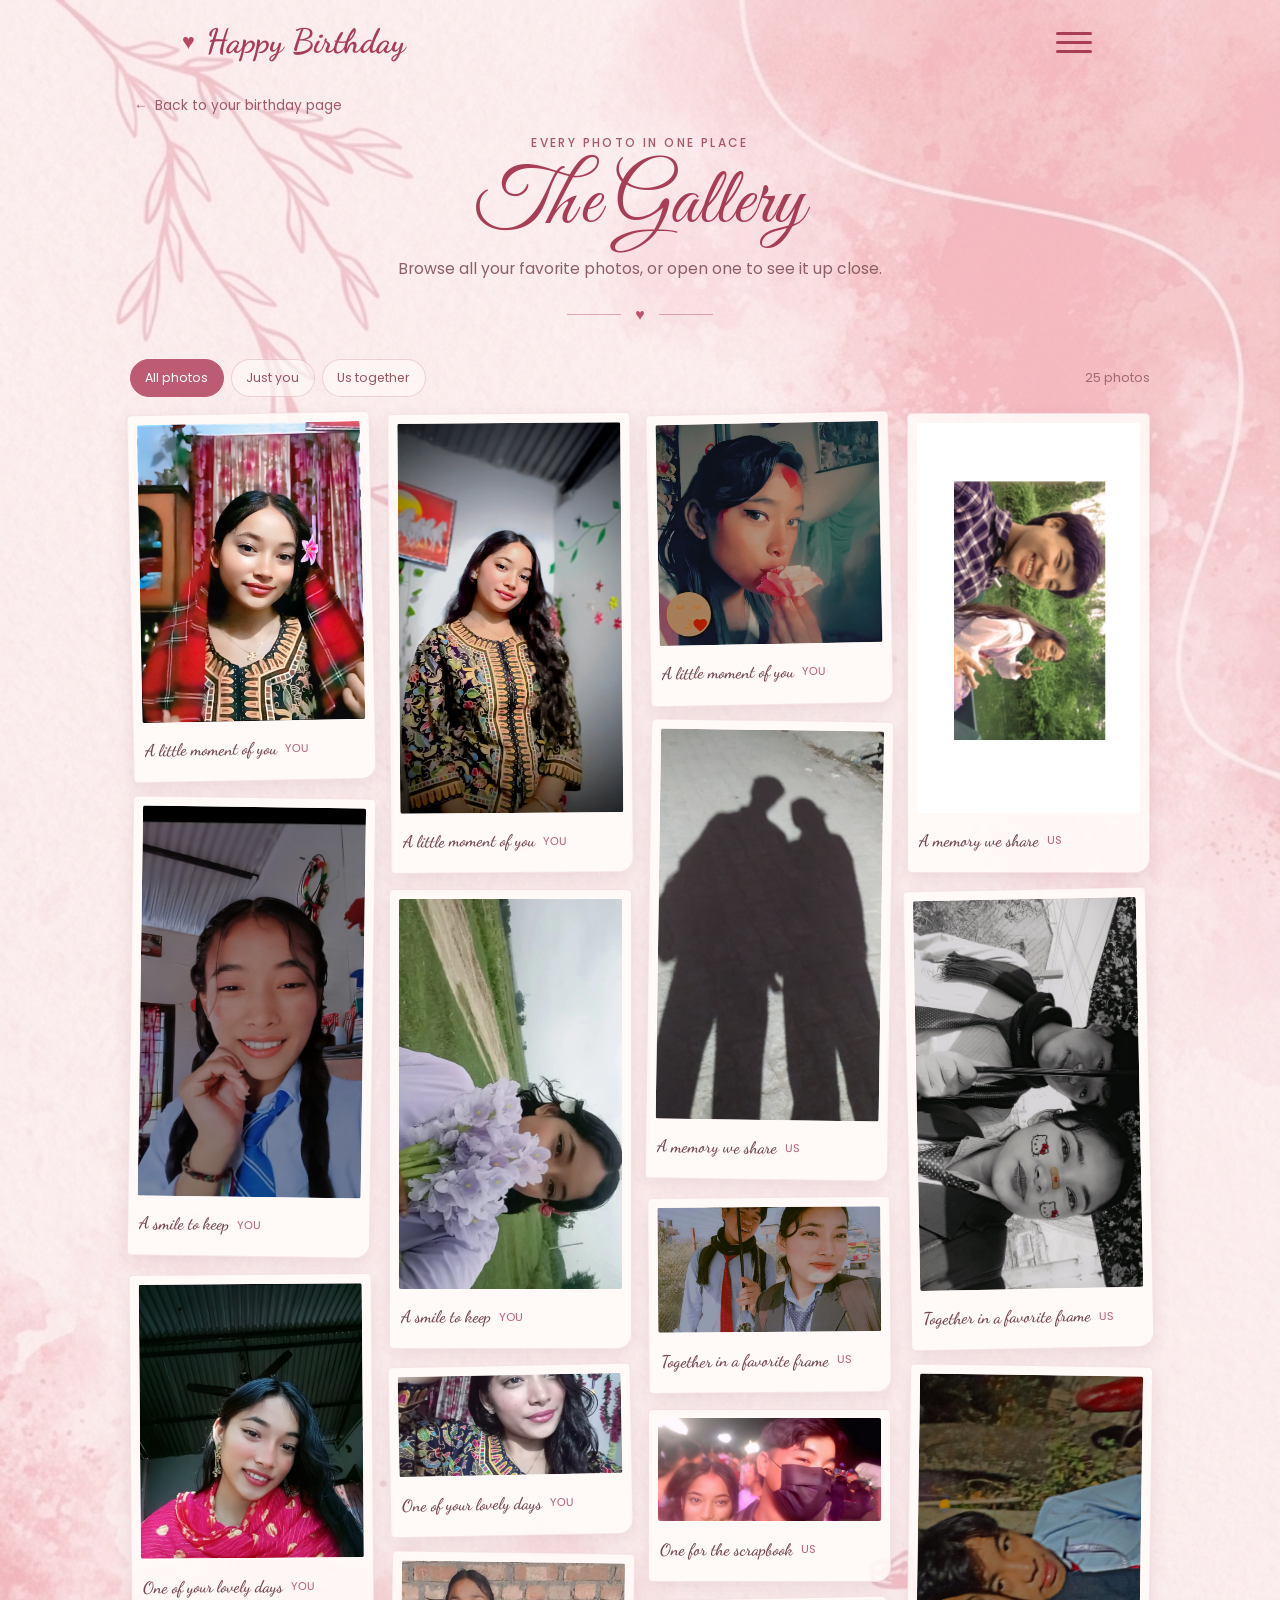
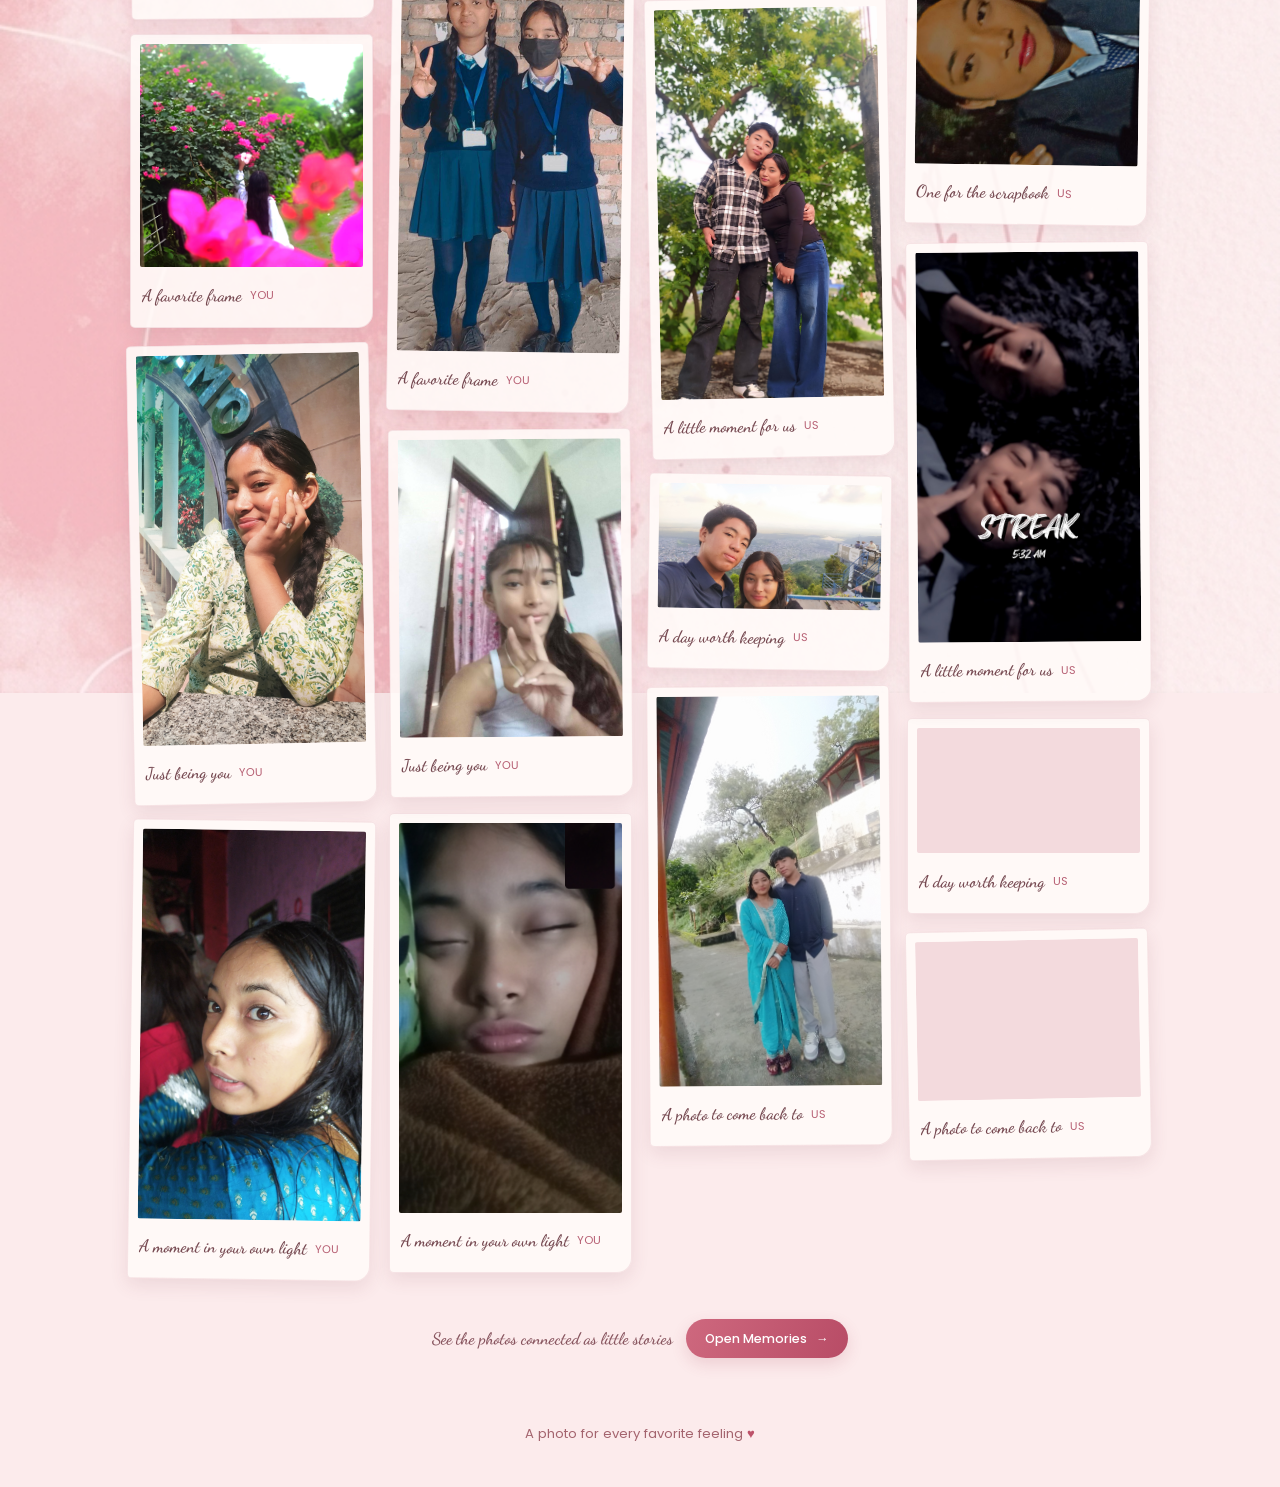
==== gallery.html @ 345e8145 "for u go" ====
<!DOCTYPE html>
<html lang="en">
<head>
    <meta charset="UTF-8">
    <meta name="viewport" content="width=device-width, initial-scale=1.0">
    <meta name="theme-color" content="#fcebec">
    <title>Photo Gallery</title>
    <link rel="preconnect" href="https://fonts.googleapis.com">
    <link rel="preconnect" href="https://fonts.gstatic.com" crossorigin>
    <link href="https://fonts.googleapis.com/css2?family=Dancing+Script:wght@500;600;700&family=Great+Vibes&family=Poppins:wght@300;400;500;600&display=swap" rel="stylesheet">
    <link rel="stylesheet" href="css/style.css">
    <link rel="stylesheet" href="css/gallery.css">
</head>
<body class="gallery-page">
    <header class="site-header">
        <a class="brand" href="home.html"><span class="brand-heart" aria-hidden="true">♥</span><span>Happy Birthday</span></a>
        <button class="menu-toggle" type="button" aria-label="Open navigation" aria-expanded="false" aria-controls="site-menu"><span></span><span></span><span></span></button>
        <nav class="menu-panel" id="site-menu" aria-label="Main navigation" hidden>
            <a href="home.html">Home</a><a href="wish.html">Birthday wishes</a><a href="memory.html">Memories</a><a href="gallery.html" aria-current="page">Gallery</a><a href="home.html#music">Playlist</a><a href="our-story.html">Our story</a><a href="love-letter.html">Love letter</a><a href="surprise.html">Surprise</a>
        </nav>
    </header>
    <main class="page-shell gallery-shell">
        <a class="page-return" href="home.html"><span aria-hidden="true">←</span> Back to your birthday page</a>
        <header class="page-heading">
            <p class="page-kicker">Every photo in one place</p>
            <h1 class="page-title">The Gallery</h1>
            <p class="page-intro">Browse all your favorite photos, or open one to see it up close.</p>
            <div class="page-heart-rule" aria-hidden="true"><span>♥</span></div>
        </header>
        <div class="gallery-toolbar">
            <div class="gallery-filters" role="group" aria-label="Filter the photo gallery">
                <button class="filter-chip is-active" type="button" data-filter="all" aria-pressed="true">All photos</button>
                <button class="filter-chip" type="button" data-filter="her" aria-pressed="false">Just you</button>
                <button class="filter-chip" type="button" data-filter="us" aria-pressed="false">Us together</button>
            </div>
            <p id="gallery-count" aria-live="polite"></p>
        </div>
        <section class="memory-grid" id="memory-grid" aria-label="Photo gallery"></section>
        <dialog class="photo-lightbox" id="photo-lightbox" aria-label="Photo viewer">
            <div class="lightbox-frame">
                <button class="lightbox-close" id="lightbox-close" type="button" aria-label="Close photo">×</button>
                <button class="lightbox-arrow lightbox-prev" id="lightbox-prev" type="button" aria-label="Previous photo">‹</button>
                <figure><img id="lightbox-image" src="" alt=""><figcaption id="lightbox-caption"></figcaption></figure>
                <button class="lightbox-arrow lightbox-next" id="lightbox-next" type="button" aria-label="Next photo">›</button>
            </div>
        </dialog>
        <div class="gallery-memory-link"><span>See the photos connected as little stories</span><a class="pill-link" href="memory.html">Open Memories <span aria-hidden="true">→</span></a></div>
    </main>
    <footer class="site-footer"><p>A photo for every favorite feeling <span aria-hidden="true">♥</span></p></footer>
    <script src="js/main.js"></script>
    <script src="js/gallery.js"></script>
</body>
</html>
---- css/style.css ----
:root {
    --berry: #a83d56;
    --berry-deep: #783546;
    --rose: #c85c75;
    --rose-soft: #e8a5b1;
    --ink: #71424a;
    --paper: rgba(255, 249, 248, .82);
    --line: rgba(174, 75, 97, .18);
}

* { box-sizing: border-box; }
html { scroll-behavior: smooth; }
body {
    min-width: 320px;
    min-height: 100vh;
    margin: 0;
    color: var(--ink);
    font-family: 'Poppins', sans-serif;
    background: #fcebec url('../images/background.jpg') center top / cover no-repeat fixed;
}
body, button, a { -webkit-tap-highlight-color: transparent; }
button { font: inherit; }
a { color: inherit; }
img { max-width: 100%; }

.site-header {
    width: min(100%, 980px);
    min-height: 82px;
    margin: 0 auto;
    padding: 1.2rem 2rem;
    display: flex;
    align-items: center;
    justify-content: space-between;
    position: relative;
    z-index: 20;
}
.brand {
    display: inline-flex;
    align-items: center;
    gap: .7rem;
    color: var(--berry);
    text-decoration: none;
    font: 700 clamp(1.5rem, 3vw, 2.1rem)/1 'Dancing Script', cursive;
    white-space: nowrap;
}
.brand-heart { color: #b74962; font: 1.35rem/1 sans-serif; }
.menu-toggle {
    width: 46px;
    height: 46px;
    padding: 8px 4px;
    border: 0;
    display: grid;
    align-content: center;
    gap: 6px;
    background: transparent;
    cursor: pointer;
}
.menu-toggle span { width: 36px; height: 3px; display: block; border-radius: 3px; background: var(--berry); transition: transform .2s, opacity .2s; }
.menu-toggle[aria-expanded="true"] span:first-child { transform: translateY(9px) rotate(45deg); }
.menu-toggle[aria-expanded="true"] span:nth-child(2) { opacity: 0; }
.menu-toggle[aria-expanded="true"] span:last-child { transform: translateY(-9px) rotate(-45deg); }
.menu-panel {
    position: absolute;
    z-index: 30;
    top: calc(100% - 2px);
    right: 1.8rem;
    width: min(250px, calc(100vw - 2rem));
    padding: .55rem;
    border: 1px solid var(--line);
    border-radius: 18px;
    background: rgba(255, 249, 248, .97);
    box-shadow: 0 15px 40px rgba(125, 45, 65, .17);
    backdrop-filter: blur(12px);
}
.menu-panel[hidden] { display: none; }
.menu-panel a { display: block; padding: .68rem .85rem; border-radius: 11px; color: var(--berry-deep); font-size: .9rem; text-decoration: none; }
.menu-panel a:hover, .menu-panel a:focus-visible { background: #fbe4e7; outline: none; }

.page-shell { width: min(calc(100% - 2rem), 1020px); margin: 0 auto; padding: .5rem 0 3.5rem; }
.page-return { display: inline-flex; align-items: center; gap: .45rem; margin: 0 0 1.1rem .25rem; color: #a05d68; font-size: .86rem; text-decoration: none; transition: color .2s, transform .2s; }
.page-return:hover { color: var(--berry); transform: translateX(-3px); }
.page-heading { max-width: 780px; margin: 0 auto 2rem; text-align: center; }
.page-kicker { margin: 0 0 .65rem; color: #a75968; font-size: .75rem; font-weight: 500; letter-spacing: .2em; text-transform: uppercase; }
.page-title { margin: 0; color: var(--berry); font: 400 clamp(3.1rem, 8vw, 5rem)/1.05 'Great Vibes', 'Dancing Script', cursive; }
.page-intro { max-width: 600px; margin: .55rem auto 0; color: #8c6065; font-size: .98rem; line-height: 1.8; }
.page-heart-rule { display: flex; align-items: center; justify-content: center; gap: .9rem; margin: 1.15rem auto 0; color: #bd526a; }
.page-heart-rule::before, .page-heart-rule::after { content: ''; width: 54px; height: 1px; background: rgba(178, 80, 101, .45); }
.page-heart-rule span { font-size: 1rem; }
.glass-panel { border: 1px solid rgba(177, 76, 99, .12); border-radius: 24px; background: var(--paper); box-shadow: 0 10px 32px rgba(135, 57, 72, .09), inset 0 1px 0 rgba(255,255,255,.75); backdrop-filter: blur(9px); }
.pill-link, .action-button { min-height: 45px; padding: .65rem 1.2rem; border: 0; border-radius: 999px; display: inline-flex; align-items: center; justify-content: center; gap: .55rem; color: #fff; background: linear-gradient(110deg, #ce687e, #b84c66); box-shadow: 0 6px 16px rgba(164, 59, 82, .16); font-size: .9rem; font-weight: 500; text-decoration: none; cursor: pointer; transition: transform .2s, box-shadow .2s; }
.pill-link:hover, .action-button:hover { transform: translateY(-2px); box-shadow: 0 9px 20px rgba(164, 59, 82, .22); }
.site-footer { padding: 0 1rem 2.2rem; text-align: center; color: #a4646e; font-size: .82rem; }
.site-footer p { margin: .45rem 0; }
.site-footer span { color: #bd526a; }
:focus-visible { outline: 3px solid rgba(166, 56, 81, .56); outline-offset: 4px; }
.sr-only { position: absolute; width: 1px; height: 1px; padding: 0; margin: -1px; overflow: hidden; clip: rect(0,0,0,0); white-space: nowrap; border: 0; }

@media (max-width: 600px) {
    body { background-attachment: scroll; }
    .site-header { min-height: 70px; padding: .8rem 1rem; }
    .brand { font-size: 1.6rem; gap: .5rem; }
    .menu-panel { right: .9rem; }
    .page-shell { width: min(calc(100% - 1.2rem), 1020px); padding-top: .3rem; }
    .page-heading { margin-bottom: 1.4rem; }
    .page-intro { font-size: .9rem; }
}

@media (prefers-reduced-motion: reduce) {
    *, *::before, *::after { scroll-behavior: auto !important; animation-duration: .01ms !important; transition-duration: .01ms !important; }
}
---- css/gallery.css ----
.gallery-shell { max-width: 1100px; }
.gallery-toolbar { margin: .15rem 0 1rem; display: flex; align-items: center; justify-content: space-between; gap: 1rem; }
.gallery-filters { display: flex; align-items: center; gap: .45rem; flex-wrap: wrap; }
.filter-chip { min-height: 38px; padding: .45rem .9rem; border: 1px solid rgba(176, 86, 105, .23); border-radius: 999px; color: #995560; background: rgba(255,250,249,.6); font-size: .78rem; cursor: pointer; transition: color .2s, background .2s, transform .2s; }
.filter-chip:hover { transform: translateY(-1px); }
.filter-chip.is-active { color: #fff; border-color: #bd5b72; background: #bd5b72; }
#gallery-count { margin: 0; color: #a06a73; font-size: .78rem; white-space: nowrap; }
.memory-grid { columns: 4 205px; column-gap: 1rem; }
.memory-card { width: 100%; margin: 0 0 1rem; padding: .55rem .55rem .72rem; display: inline-flex; flex-direction: column; text-align: left; break-inside: avoid; border: 1px solid rgba(177, 76, 99, .12); border-radius: 5px 5px 15px 5px; background: rgba(255, 251, 249, .88); box-shadow: 0 7px 18px rgba(114, 57, 69, .11); cursor: zoom-in; transition: transform .22s, box-shadow .22s; }
.memory-card:nth-child(4n+1) { transform: rotate(-1.1deg); }
.memory-card:nth-child(4n+2) { transform: rotate(.8deg); }
.memory-card:nth-child(4n+3) { transform: rotate(-.45deg); }
.memory-card:hover { z-index: 2; transform: translateY(-3px) rotate(0deg) scale(1.015); box-shadow: 0 13px 26px rgba(114, 57, 69, .16); }
.memory-card img { width: 100%; max-height: 390px; display: block; object-fit: cover; border-radius: 2px; background: #f3dadd; }
.memory-caption { min-height: 48px; padding: .55rem .15rem 0; display: flex; align-items: center; justify-content: space-between; gap: .5rem; color: #754850; font: 600 1.05rem 'Dancing Script', cursive; }
.memory-caption span:last-child { color: #b76074; font: .7rem 'Poppins', sans-serif; }
.photo-lightbox { width: min(94vw, 1050px); max-width: 1050px; max-height: 92vh; padding: 0; overflow: visible; border: 1px solid rgba(255,255,255,.6); border-radius: 20px; color: #fff; background: #24191c; box-shadow: 0 25px 90px rgba(35, 18, 23, .42); }
.photo-lightbox::backdrop { background: rgba(44, 20, 29, .78); backdrop-filter: blur(5px); }
.lightbox-frame { min-height: 350px; display: grid; grid-template-columns: 55px minmax(0, 1fr) 55px; align-items: center; gap: .2rem; position: relative; padding: 1rem; }
.photo-lightbox figure { margin: 0; text-align: center; }
.photo-lightbox img { max-width: 100%; max-height: 78vh; display: block; margin: auto; object-fit: contain; }
.photo-lightbox figcaption { padding: .75rem .2rem .1rem; color: #f8dfe3; font: 600 1.25rem 'Dancing Script', cursive; }
.lightbox-close, .lightbox-arrow { border: 0; color: #fff; background: rgba(255,255,255,.13); cursor: pointer; transition: background .2s, transform .2s; }
.lightbox-close:hover, .lightbox-arrow:hover { background: rgba(255,255,255,.25); transform: scale(1.04); }
.lightbox-close { position: absolute; z-index: 2; top: .75rem; right: .75rem; width: 38px; height: 38px; border-radius: 50%; font-size: 1.8rem; line-height: 1; }
.lightbox-arrow { width: 42px; height: 52px; border-radius: 14px; font: 2.2rem/1 'Dancing Script', cursive; }
.lightbox-prev { justify-self: start; }
.lightbox-next { justify-self: end; }
.gallery-memory-link { margin: 1.4rem 0 .2rem; display: flex; align-items: center; justify-content: center; gap: .8rem; flex-wrap: wrap; color: #87545e; font: 600 1.05rem 'Dancing Script', cursive; }
.gallery-memory-link .pill-link { min-height: 39px; font: 500 .78rem 'Poppins', sans-serif; }
@media (max-width: 760px) { .memory-grid { columns: 3 165px; } }
@media (max-width: 540px) { .gallery-toolbar { align-items: flex-start; flex-direction: column; } .memory-grid { columns: 2 135px; column-gap: .7rem; } .memory-card { margin-bottom: .7rem; padding: .4rem .4rem .6rem; } .memory-card img { max-height: 290px; } .memory-caption { font-size: .95rem; } .lightbox-frame { grid-template-columns: 36px minmax(0,1fr) 36px; padding: .5rem; gap: .2rem; } .lightbox-arrow { width: 33px; height: 44px; } }
@media (max-width: 360px) { .memory-grid { columns: 1 100%; } }
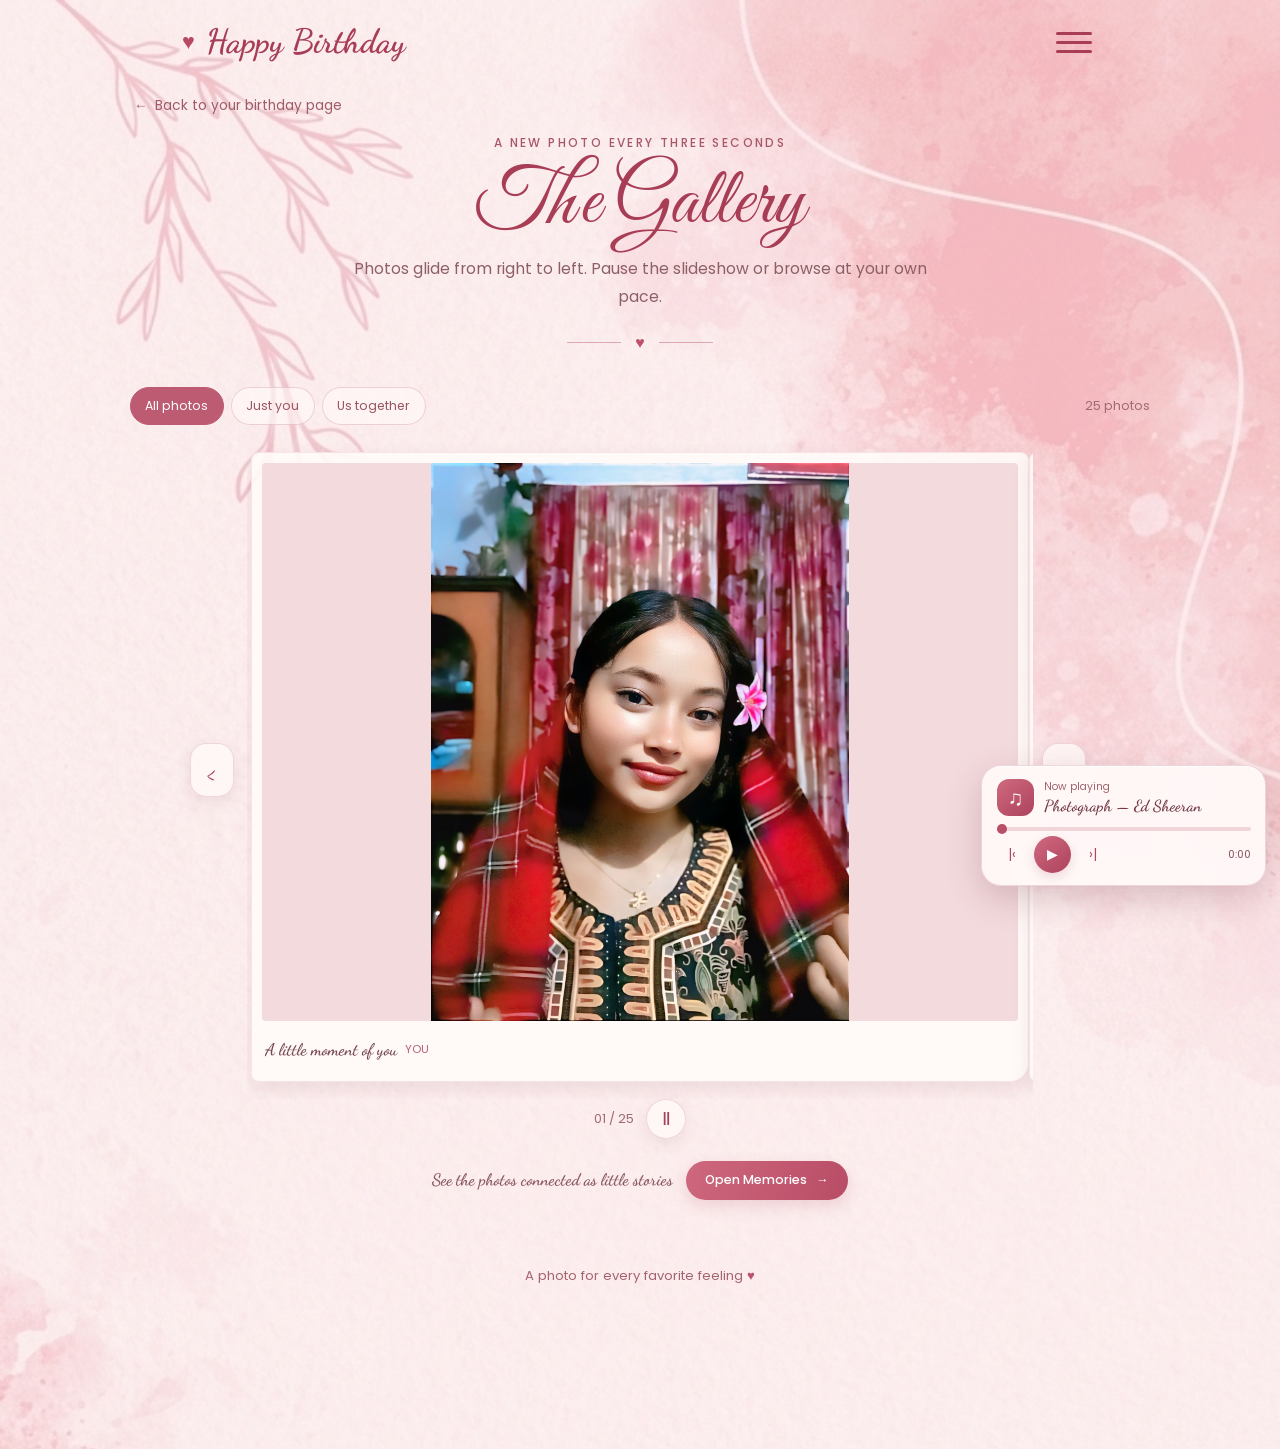
==== commit e5e5f730: "for u go final" ====
--- a/gallery.html
+++ b/gallery.html
@@ -22,9 +22,9 @@
     <main class="page-shell gallery-shell">
         <a class="page-return" href="home.html"><span aria-hidden="true">←</span> Back to your birthday page</a>
         <header class="page-heading">
-            <p class="page-kicker">Every photo in one place</p>
+            <p class="page-kicker">A new photo every three seconds</p>
             <h1 class="page-title">The Gallery</h1>
-            <p class="page-intro">Browse all your favorite photos, or open one to see it up close.</p>
+            <p class="page-intro">Photos glide from right to left. Pause the slideshow or browse at your own pace.</p>
             <div class="page-heart-rule" aria-hidden="true"><span>♥</span></div>
         </header>
         <div class="gallery-toolbar">
@@ -35,7 +35,19 @@
             </div>
             <p id="gallery-count" aria-live="polite"></p>
         </div>
-        <section class="memory-grid" id="memory-grid" aria-label="Photo gallery"></section>
+        <section class="gallery-slideshow" aria-label="Photo slideshow" role="region" aria-roledescription="carousel">
+            <div class="slideshow-row">
+                <button class="slideshow-arrow" id="gallery-previous" type="button" aria-label="Previous photo">‹</button>
+                <div class="slideshow-window">
+                    <div class="memory-grid" id="memory-grid" role="group" aria-label="Photo slides"></div>
+                </div>
+                <button class="slideshow-arrow" id="gallery-next" type="button" aria-label="Next photo">›</button>
+            </div>
+            <div class="slideshow-footer">
+                <span id="slide-count" aria-live="off">01 / 25</span>
+                <button class="slideshow-toggle" id="slideshow-toggle" type="button" aria-label="Pause slideshow" aria-pressed="true"><span aria-hidden="true">Ⅱ</span></button>
+            </div>
+        </section>
         <dialog class="photo-lightbox" id="photo-lightbox" aria-label="Photo viewer">
             <div class="lightbox-frame">
                 <button class="lightbox-close" id="lightbox-close" type="button" aria-label="Close photo">×</button>
--- a/css/style.css
+++ b/css/style.css
@@ -92,6 +92,37 @@
 .site-footer { padding: 0 1rem 2.2rem; text-align: center; color: #a4646e; font-size: .82rem; }
 .site-footer p { margin: .45rem 0; }
 .site-footer span { color: #bd526a; }
+.has-floating-music { padding-bottom: 7.5rem; }
+.floating-music {
+    position: fixed;
+    z-index: 100;
+    right: max(.85rem, env(safe-area-inset-right, 0px));
+    bottom: max(.85rem, env(safe-area-inset-bottom, 0px));
+    width: min(285px, calc(100vw - 1.5rem));
+    padding: .8rem .9rem .75rem;
+    border: 1px solid rgba(177, 76, 99, .2);
+    border-radius: 20px;
+    color: #71424a;
+    background: rgba(255, 249, 248, .94);
+    box-shadow: 0 12px 34px rgba(104, 40, 56, .22), inset 0 1px 0 rgba(255,255,255,.85);
+    backdrop-filter: blur(14px);
+}
+.floating-music audio { display: none; }
+.floating-music-heading { min-width: 0; display: flex; align-items: center; gap: .65rem; }
+.floating-music-note { width: 37px; height: 37px; flex: 0 0 37px; display: grid; place-items: center; border-radius: 12px; color: #fff; background: linear-gradient(140deg, #cf6a80, #ad425c); font-size: 1.3rem; }
+.floating-music-track { min-width: 0; display: grid; gap: .12rem; }
+.floating-music-label { color: #a1666e; font-size: .65rem; }
+.floating-music-track strong { overflow: hidden; color: #713744; font: 600 1rem/1.2 'Dancing Script', cursive; text-overflow: ellipsis; white-space: nowrap; }
+.floating-music-seek { width: 100%; height: 4px; margin: .7rem 0 .35rem; display: block; appearance: none; border-radius: 8px; background: linear-gradient(to right, #c65a72 0%, #c65a72 var(--progress, 0%), rgba(197, 112, 129, .25) var(--progress, 0%), rgba(197, 112, 129, .25) 100%); cursor: pointer; }
+.floating-music-seek::-webkit-slider-thumb { width: 10px; height: 10px; appearance: none; border: 0; border-radius: 50%; background: #b94e67; }
+.floating-music-seek::-moz-range-thumb { width: 10px; height: 10px; border: 0; border-radius: 50%; background: #b94e67; }
+.floating-music-bottom { display: flex; align-items: center; justify-content: space-between; gap: .5rem; }
+.floating-music-controls { display: flex; align-items: center; gap: .45rem; }
+.floating-music-controls button { min-width: 30px; height: 31px; padding: 0 .25rem; border: 0; border-radius: 999px; color: #ad4961; background: transparent; font-size: .85rem; cursor: pointer; }
+.floating-music-controls button:hover { background: #f8e4e7; }
+.floating-music-controls .floating-music-play { width: 37px; height: 37px; color: #fff; background: linear-gradient(140deg, #cf6a80, #ad425c); box-shadow: 0 4px 12px rgba(159, 59, 81, .18); font-size: .9rem; }
+.floating-music-controls .floating-music-play:hover { background: #ad425c; }
+.floating-music-time { color: #8d5360; font-size: .68rem; font-variant-numeric: tabular-nums; }
 :focus-visible { outline: 3px solid rgba(166, 56, 81, .56); outline-offset: 4px; }
 .sr-only { position: absolute; width: 1px; height: 1px; padding: 0; margin: -1px; overflow: hidden; clip: rect(0,0,0,0); white-space: nowrap; border: 0; }
 
@@ -103,6 +134,7 @@
     .page-shell { width: min(calc(100% - 1.2rem), 1020px); padding-top: .3rem; }
     .page-heading { margin-bottom: 1.4rem; }
     .page-intro { font-size: .9rem; }
+    .floating-music { right: max(.65rem, env(safe-area-inset-right, 0px)); bottom: max(.65rem, env(safe-area-inset-bottom, 0px)); width: min(255px, calc(100vw - 1.2rem)); padding: .7rem .75rem .65rem; }
 }
 
 @media (prefers-reduced-motion: reduce) {
--- a/css/gallery.css
+++ b/css/gallery.css
@@ -5,13 +5,19 @@
 .filter-chip:hover { transform: translateY(-1px); }
 .filter-chip.is-active { color: #fff; border-color: #bd5b72; background: #bd5b72; }
 #gallery-count { margin: 0; color: #a06a73; font-size: .78rem; white-space: nowrap; }
-.memory-grid { columns: 4 205px; column-gap: 1rem; }
-.memory-card { width: 100%; margin: 0 0 1rem; padding: .55rem .55rem .72rem; display: inline-flex; flex-direction: column; text-align: left; break-inside: avoid; border: 1px solid rgba(177, 76, 99, .12); border-radius: 5px 5px 15px 5px; background: rgba(255, 251, 249, .88); box-shadow: 0 7px 18px rgba(114, 57, 69, .11); cursor: zoom-in; transition: transform .22s, box-shadow .22s; }
-.memory-card:nth-child(4n+1) { transform: rotate(-1.1deg); }
-.memory-card:nth-child(4n+2) { transform: rotate(.8deg); }
-.memory-card:nth-child(4n+3) { transform: rotate(-.45deg); }
-.memory-card:hover { z-index: 2; transform: translateY(-3px) rotate(0deg) scale(1.015); box-shadow: 0 13px 26px rgba(114, 57, 69, .16); }
-.memory-card img { width: 100%; max-height: 390px; display: block; object-fit: cover; border-radius: 2px; background: #f3dadd; }
+.gallery-slideshow { max-width: 900px; margin: 0 auto; }
+.slideshow-row { display: grid; grid-template-columns: 48px minmax(0, 1fr) 48px; align-items: center; gap: .55rem; }
+.slideshow-window { min-width: 0; overflow: hidden; padding: .7rem .25rem 1rem; }
+.memory-grid { width: 100%; display: flex; align-items: stretch; transition: transform .72s cubic-bezier(.22,.72,.2,1); will-change: transform; }
+.memory-card { width: 100%; flex: 0 0 100%; margin: 0; padding: .65rem .65rem .75rem; display: flex; flex-direction: column; text-align: left; border: 1px solid rgba(177, 76, 99, .12); border-radius: 8px 8px 19px 8px; background: rgba(255, 251, 249, .9); box-shadow: 0 7px 18px rgba(114, 57, 69, .11); cursor: zoom-in; transition: box-shadow .22s; }
+.memory-card:hover { box-shadow: 0 13px 26px rgba(114, 57, 69, .16); }
+.memory-card img { width: 100%; height: min(62vh, 560px); min-height: 300px; display: block; object-fit: contain; border-radius: 4px; background: #f3dadd; }
+.slideshow-arrow, .slideshow-toggle { border: 1px solid rgba(176, 86, 105, .2); display: grid; place-items: center; color: #a3435b; background: rgba(255, 249, 248, .82); box-shadow: 0 5px 16px rgba(114, 57, 69, .1); cursor: pointer; transition: background .2s, transform .2s; }
+.slideshow-arrow:hover, .slideshow-toggle:hover { background: #f8e1e5; transform: scale(1.04); }
+.slideshow-arrow { width: 44px; height: 54px; border-radius: 16px; font: 2.4rem/1 'Dancing Script', cursive; }
+.slideshow-footer { display: flex; align-items: center; justify-content: center; gap: .8rem; color: #a06a73; font-size: .8rem; }
+.slideshow-toggle { width: 40px; height: 40px; border-radius: 50%; font-size: 1.1rem; }
+.slideshow-toggle[aria-pressed="false"] { color: #985363; }
 .memory-caption { min-height: 48px; padding: .55rem .15rem 0; display: flex; align-items: center; justify-content: space-between; gap: .5rem; color: #754850; font: 600 1.05rem 'Dancing Script', cursive; }
 .memory-caption span:last-child { color: #b76074; font: .7rem 'Poppins', sans-serif; }
 .photo-lightbox { width: min(94vw, 1050px); max-width: 1050px; max-height: 92vh; padding: 0; overflow: visible; border: 1px solid rgba(255,255,255,.6); border-radius: 20px; color: #fff; background: #24191c; box-shadow: 0 25px 90px rgba(35, 18, 23, .42); }
@@ -28,6 +34,6 @@
 .lightbox-next { justify-self: end; }
 .gallery-memory-link { margin: 1.4rem 0 .2rem; display: flex; align-items: center; justify-content: center; gap: .8rem; flex-wrap: wrap; color: #87545e; font: 600 1.05rem 'Dancing Script', cursive; }
 .gallery-memory-link .pill-link { min-height: 39px; font: 500 .78rem 'Poppins', sans-serif; }
-@media (max-width: 760px) { .memory-grid { columns: 3 165px; } }
-@media (max-width: 540px) { .gallery-toolbar { align-items: flex-start; flex-direction: column; } .memory-grid { columns: 2 135px; column-gap: .7rem; } .memory-card { margin-bottom: .7rem; padding: .4rem .4rem .6rem; } .memory-card img { max-height: 290px; } .memory-caption { font-size: .95rem; } .lightbox-frame { grid-template-columns: 36px minmax(0,1fr) 36px; padding: .5rem; gap: .2rem; } .lightbox-arrow { width: 33px; height: 44px; } }
-@media (max-width: 360px) { .memory-grid { columns: 1 100%; } }
+@media (max-width: 760px) { .gallery-slideshow { max-width: 640px; } }
+@media (max-width: 540px) { .gallery-toolbar { align-items: flex-start; flex-direction: column; } .slideshow-row { grid-template-columns: 36px minmax(0,1fr) 36px; gap: .2rem; } .slideshow-window { padding: .45rem .15rem .75rem; } .slideshow-arrow { width: 33px; height: 44px; border-radius: 13px; } .memory-card { padding: .4rem .4rem .6rem; } .memory-card img { height: min(58vh, 420px); min-height: 230px; } .memory-caption { min-height: 42px; font-size: .95rem; } .lightbox-frame { grid-template-columns: 36px minmax(0,1fr) 36px; padding: .5rem; gap: .2rem; } .lightbox-arrow { width: 33px; height: 44px; } }
+@media (max-width: 360px) { .memory-card img { min-height: 200px; } .slideshow-footer { margin-top: .2rem; } }
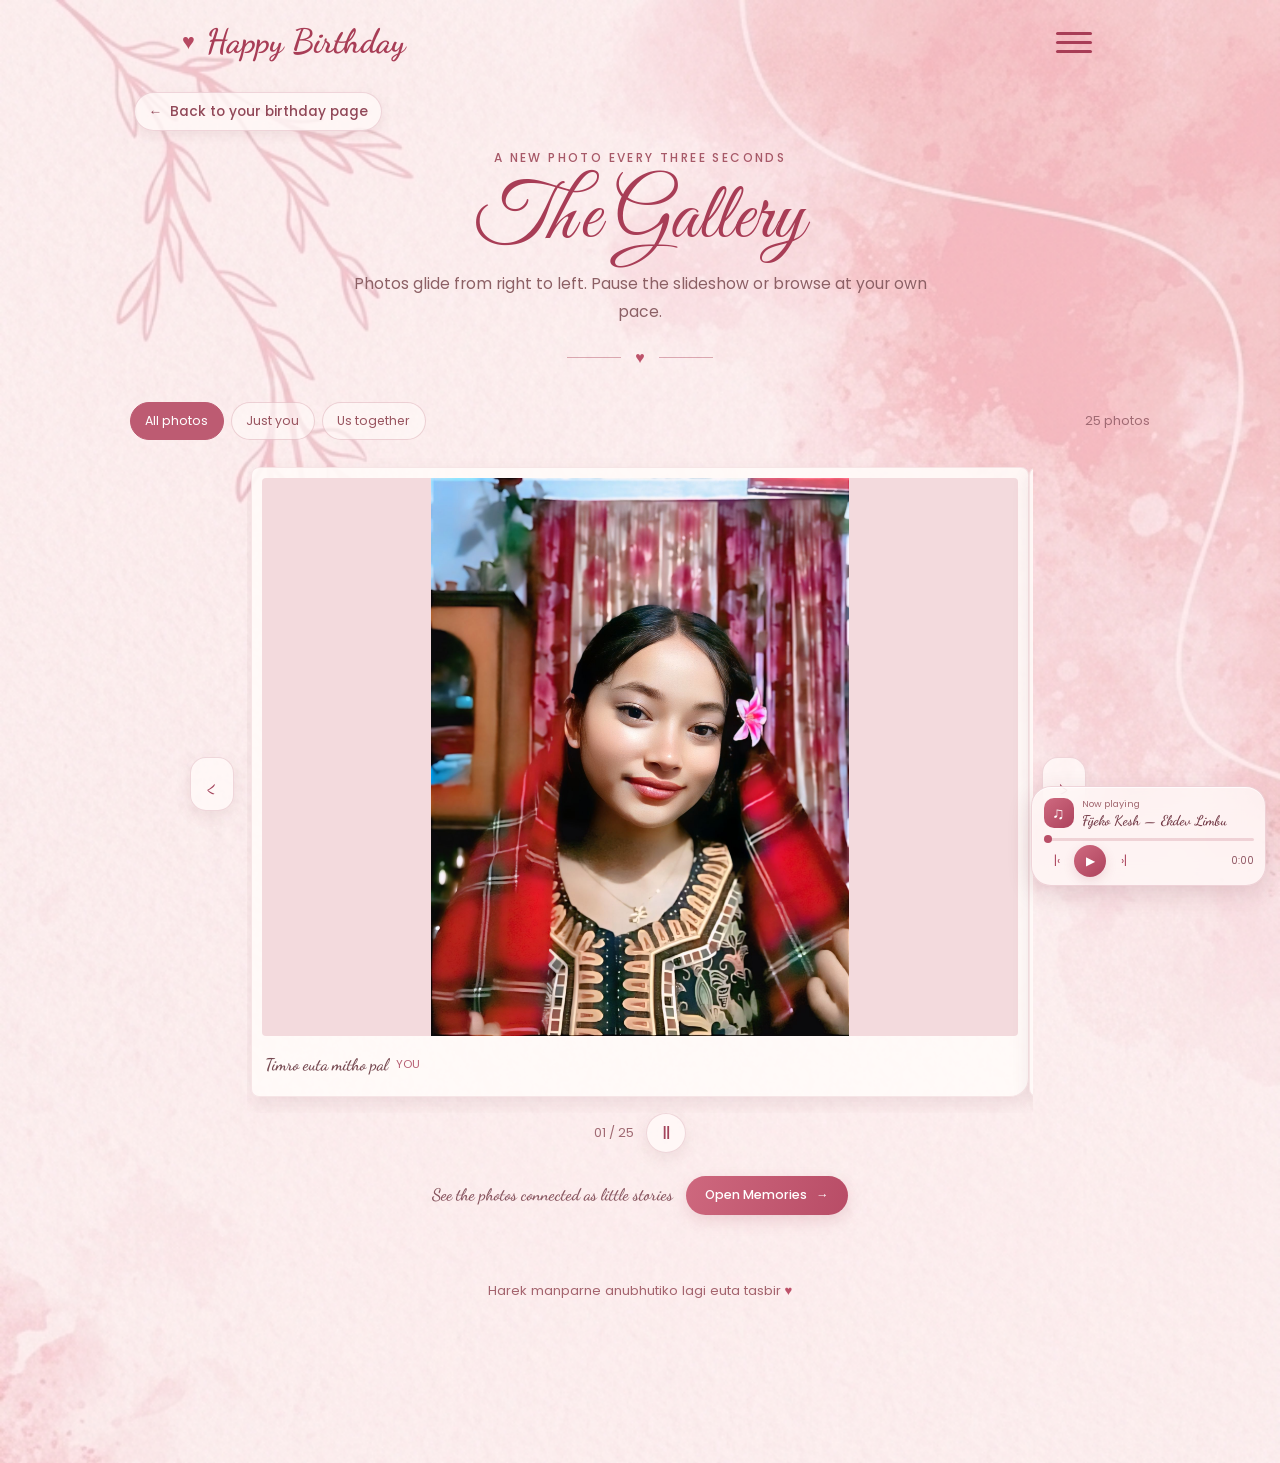
==== commit 6e59e59f: "for u go final" ====
--- a/gallery.html
+++ b/gallery.html
@@ -58,7 +58,7 @@
         </dialog>
         <div class="gallery-memory-link"><span>See the photos connected as little stories</span><a class="pill-link" href="memory.html">Open Memories <span aria-hidden="true">→</span></a></div>
     </main>
-    <footer class="site-footer"><p>A photo for every favorite feeling <span aria-hidden="true">♥</span></p></footer>
+    <footer class="site-footer"><p lang="ne-Latn">Harek manparne anubhutiko lagi euta tasbir <span aria-hidden="true">♥</span></p></footer>
     <script src="js/main.js"></script>
     <script src="js/gallery.js"></script>
 </body>
--- a/css/style.css
+++ b/css/style.css
@@ -77,8 +77,8 @@
 .menu-panel a:hover, .menu-panel a:focus-visible { background: #fbe4e7; outline: none; }
 
 .page-shell { width: min(calc(100% - 2rem), 1020px); margin: 0 auto; padding: .5rem 0 3.5rem; }
-.page-return { display: inline-flex; align-items: center; gap: .45rem; margin: 0 0 1.1rem .25rem; color: #a05d68; font-size: .86rem; text-decoration: none; transition: color .2s, transform .2s; }
-.page-return:hover { color: var(--berry); transform: translateX(-3px); }
+.page-return { display: inline-flex; align-items: center; gap: .45rem; margin: 0 0 1.1rem .25rem; padding: .52rem .85rem; border: 1px solid rgba(177, 76, 99, .2); border-radius: 999px; color: #914858; background: rgba(255, 249, 248, .78); box-shadow: 0 4px 12px rgba(104, 40, 56, .08); font-size: .86rem; font-weight: 500; text-decoration: none; transition: color .2s, transform .2s, background .2s, box-shadow .2s; }
+.page-return:hover { color: var(--berry); background: #fff4f5; box-shadow: 0 6px 16px rgba(104, 40, 56, .12); transform: translateX(-3px); }
 .page-heading { max-width: 780px; margin: 0 auto 2rem; text-align: center; }
 .page-kicker { margin: 0 0 .65rem; color: #a75968; font-size: .75rem; font-weight: 500; letter-spacing: .2em; text-transform: uppercase; }
 .page-title { margin: 0; color: var(--berry); font: 400 clamp(3.1rem, 8vw, 5rem)/1.05 'Great Vibes', 'Dancing Script', cursive; }
@@ -98,31 +98,38 @@
     z-index: 100;
     right: max(.85rem, env(safe-area-inset-right, 0px));
     bottom: max(.85rem, env(safe-area-inset-bottom, 0px));
-    width: min(285px, calc(100vw - 1.5rem));
-    padding: .8rem .9rem .75rem;
+    width: min(235px, calc(100vw - 1.2rem));
+    padding: .6rem .7rem .55rem;
     border: 1px solid rgba(177, 76, 99, .2);
     border-radius: 20px;
     color: #71424a;
-    background: rgba(255, 249, 248, .94);
-    box-shadow: 0 12px 34px rgba(104, 40, 56, .22), inset 0 1px 0 rgba(255,255,255,.85);
-    backdrop-filter: blur(14px);
+    background: rgba(255, 249, 248, .78);
+    box-shadow: 0 8px 24px rgba(104, 40, 56, .16), inset 0 1px 0 rgba(255,255,255,.72);
+    backdrop-filter: blur(12px);
 }
 .floating-music audio { display: none; }
-.floating-music-heading { min-width: 0; display: flex; align-items: center; gap: .65rem; }
-.floating-music-note { width: 37px; height: 37px; flex: 0 0 37px; display: grid; place-items: center; border-radius: 12px; color: #fff; background: linear-gradient(140deg, #cf6a80, #ad425c); font-size: 1.3rem; }
+.floating-music-heading { min-width: 0; display: flex; align-items: center; gap: .5rem; }
+.floating-music-note { width: 30px; height: 30px; flex: 0 0 30px; display: grid; place-items: center; border-radius: 10px; color: #fff; background: linear-gradient(140deg, #cf6a80, #ad425c); font-size: 1.05rem; }
 .floating-music-track { min-width: 0; display: grid; gap: .12rem; }
-.floating-music-label { color: #a1666e; font-size: .65rem; }
-.floating-music-track strong { overflow: hidden; color: #713744; font: 600 1rem/1.2 'Dancing Script', cursive; text-overflow: ellipsis; white-space: nowrap; }
-.floating-music-seek { width: 100%; height: 4px; margin: .7rem 0 .35rem; display: block; appearance: none; border-radius: 8px; background: linear-gradient(to right, #c65a72 0%, #c65a72 var(--progress, 0%), rgba(197, 112, 129, .25) var(--progress, 0%), rgba(197, 112, 129, .25) 100%); cursor: pointer; }
-.floating-music-seek::-webkit-slider-thumb { width: 10px; height: 10px; appearance: none; border: 0; border-radius: 50%; background: #b94e67; }
-.floating-music-seek::-moz-range-thumb { width: 10px; height: 10px; border: 0; border-radius: 50%; background: #b94e67; }
+.floating-music-label { color: #a1666e; font-size: .58rem; }
+.floating-music-track strong { overflow: hidden; color: #713744; font: 600 .88rem/1.2 'Dancing Script', cursive; text-overflow: ellipsis; white-space: nowrap; }
+.floating-music-seek { width: 100%; height: 3px; margin: .5rem 0 .25rem; display: block; appearance: none; border-radius: 8px; background: linear-gradient(to right, #c65a72 0%, #c65a72 var(--progress, 0%), rgba(197, 112, 129, .25) var(--progress, 0%), rgba(197, 112, 129, .25) 100%); cursor: pointer; }
+.floating-music-seek::-webkit-slider-thumb { width: 8px; height: 8px; appearance: none; border: 0; border-radius: 50%; background: #b94e67; }
+.floating-music-seek::-moz-range-thumb { width: 8px; height: 8px; border: 0; border-radius: 50%; background: #b94e67; }
 .floating-music-bottom { display: flex; align-items: center; justify-content: space-between; gap: .5rem; }
-.floating-music-controls { display: flex; align-items: center; gap: .45rem; }
-.floating-music-controls button { min-width: 30px; height: 31px; padding: 0 .25rem; border: 0; border-radius: 999px; color: #ad4961; background: transparent; font-size: .85rem; cursor: pointer; }
+.floating-music-controls { display: flex; align-items: center; gap: .3rem; }
+.floating-music-controls button { min-width: 26px; height: 27px; padding: 0 .2rem; border: 0; border-radius: 999px; color: #ad4961; background: transparent; font-size: .75rem; cursor: pointer; }
 .floating-music-controls button:hover { background: #f8e4e7; }
-.floating-music-controls .floating-music-play { width: 37px; height: 37px; color: #fff; background: linear-gradient(140deg, #cf6a80, #ad425c); box-shadow: 0 4px 12px rgba(159, 59, 81, .18); font-size: .9rem; }
+.floating-music-controls .floating-music-play { width: 32px; height: 32px; color: #fff; background: linear-gradient(140deg, #cf6a80, #ad425c); box-shadow: 0 4px 12px rgba(159, 59, 81, .16); font-size: .78rem; }
 .floating-music-controls .floating-music-play:hover { background: #ad425c; }
-.floating-music-time { color: #8d5360; font-size: .68rem; font-variant-numeric: tabular-nums; }
+.floating-music-time { color: #8d5360; font-size: .62rem; font-variant-numeric: tabular-nums; }
+.site-shell-page { position: relative; width: 100%; height: 100vh; height: 100dvh; min-height: 0; margin: 0; padding: 0; overflow: hidden; background: #fcebec; }
+.site-shell-page #birthday-audio { display: none; }
+.site-shell-page #birthday-site-frame { position: relative; z-index: 1; width: 100%; height: 100vh; height: 100dvh; display: block; border: 0; background: #fcebec; }
+.site-shell-page:not(.site-shell-ready) #birthday-site-frame { visibility: hidden; }
+.site-shell-page:not(.site-shell-ready) .floating-music { visibility: hidden; }
+.site-shell-page.is-home-page { padding-bottom: 0; }
+.site-shell-page.is-home-page .floating-music { display: none; }
 :focus-visible { outline: 3px solid rgba(166, 56, 81, .56); outline-offset: 4px; }
 .sr-only { position: absolute; width: 1px; height: 1px; padding: 0; margin: -1px; overflow: hidden; clip: rect(0,0,0,0); white-space: nowrap; border: 0; }
 
@@ -134,7 +141,7 @@
     .page-shell { width: min(calc(100% - 1.2rem), 1020px); padding-top: .3rem; }
     .page-heading { margin-bottom: 1.4rem; }
     .page-intro { font-size: .9rem; }
-    .floating-music { right: max(.65rem, env(safe-area-inset-right, 0px)); bottom: max(.65rem, env(safe-area-inset-bottom, 0px)); width: min(255px, calc(100vw - 1.2rem)); padding: .7rem .75rem .65rem; }
+    .floating-music { right: max(.55rem, env(safe-area-inset-right, 0px)); bottom: max(.55rem, env(safe-area-inset-bottom, 0px)); width: min(225px, calc(100vw - 1rem)); padding: .55rem .6rem .5rem; }
 }
 
 @media (prefers-reduced-motion: reduce) {
